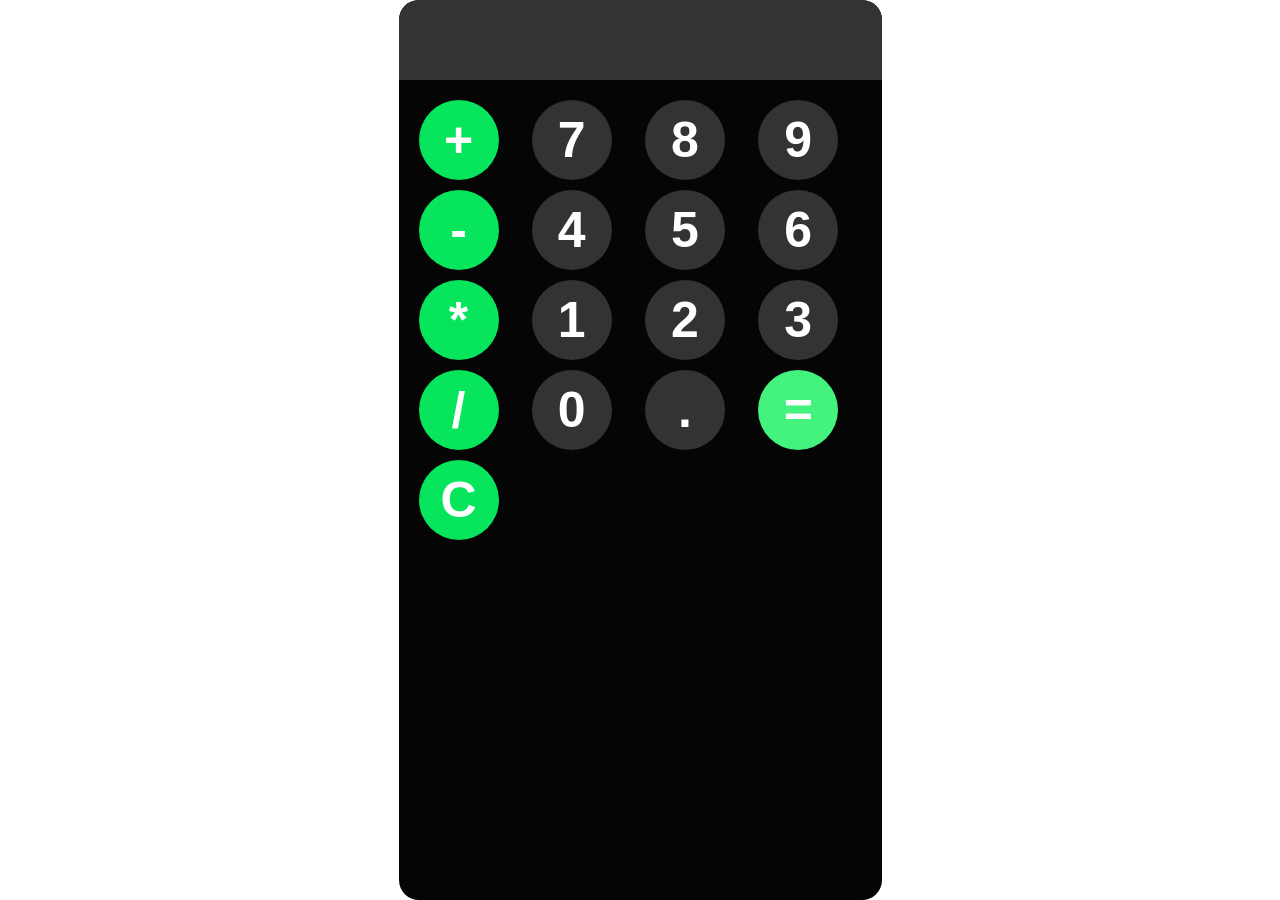
==== calcu.html @ 8407708f "fix deployment path" ====
<!DOCTYPE html>
<html lang="en">
<head>
    <meta charset="UTF-8">
    <meta name="viewport" content="width=device-width, initial-scale=1.0">
    <title>simple calculator</title>
    <link rel="stylesheet" href="calcu.css">
    
</head>
<body>
    <div id="calculator">
        <input id="display" readonly>
        <div id="key">
        <button onclick="appendToDisplay('+')" class="operator">+</button>
        <button onclick="appendToDisplay('7')">7</button>
        <button onclick="appendToDisplay('8')">8</button>
        <button onclick="appendToDisplay('9')">9</button>

          <button onclick="appendToDisplay('-')" class="operator">-</button>
          <button onclick="appendToDisplay('4')">4</button>
          <button onclick="appendToDisplay('5')">5</button>
          <button onclick="appendToDisplay('6')">6</button>

          <button onclick="appendToDisplay('*')" class="operator">*</button>
          <button onclick="appendToDisplay('1')">1</button>
          <button onclick="appendToDisplay('2')">2</button>
          <button onclick="appendToDisplay('3')">3</button>
          
          <button onclick="appendToDisplay('/')" class="operator">/</button>
          <button onclick="appendToDisplay('0')">0</button>
            <button onclick="appendToDisplay('.')">.</button>
            <button id="equal" onclick="calculate()">=</button>
            <button onclick="clearDisplay()" class="operator">C</button>
        </div>
    </div>
    <script src="calcul.js"></script>
</body>
</html>
---- calcu.css ----
body{
    margin: 0;
    display: flex;
    justify-content: center;
    height: 100vh;
   
}
button{
    width: 80px;
    height: 80px;
    border-radius: 60px;
    background-color:hsl(0, 0%, 20%);
    border: none;
    color: white;
    font-size: 50px;
    font-weight: bold;
    cursor: pointer;
}

#display{
    width: 100%;
    padding: 20px;
    font-size: 35px;
    text-align: left;
    border: none;
    color: white;
    background-color: hsl(0, 0%, 20%);
}
#key{
    display: grid;
    grid-template-columns: repeat(4 , 1fr);
    gap: 10px;
        padding: 20px;
}
#calculator{
    font-family: Arial, Helvetica, sans-serif;
    background-color: hsl(0, 0%, 2%);
    border-radius: 20px;
    max-width: 500px;
    overflow: hidden;
}
button:hover{
    background-color: hsl(0, 0%, 40%);
}
button:active{
    background-color: hsl(0, 0%, 60%);
}
.operator{
    background-color: hsl(143, 95%, 46%);
}
.operator:hover{
    background-color: hsl(141, 75%, 72%);}
.operator:active{
    background-color: hsl(25, 95%, 66%);
}
#equal{
    background-color: rgb(67, 243, 126);
}
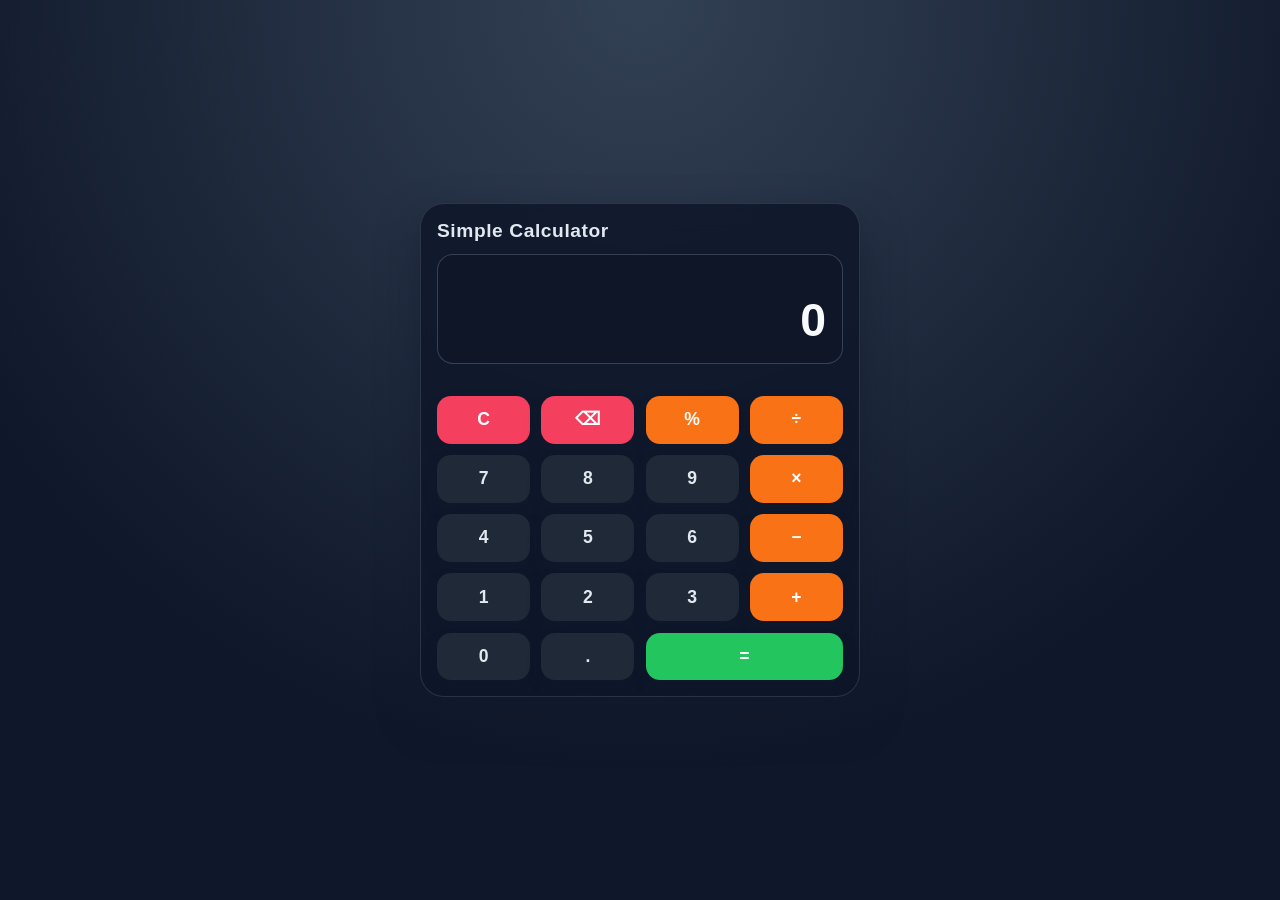
==== commit 006a7dbe: "update calculater and registration form" ====
--- a/calcu.html
+++ b/calcu.html
@@ -3,36 +3,51 @@
 <head>
     <meta charset="UTF-8">
     <meta name="viewport" content="width=device-width, initial-scale=1.0">
-    <title>simple calculator</title>
+    <title>Modern Dynamic Calculator</title>
     <link rel="stylesheet" href="calcu.css">
-    
 </head>
 <body>
-    <div id="calculator">
-        <input id="display" readonly>
-        <div id="key">
-        <button onclick="appendToDisplay('+')" class="operator">+</button>
-        <button onclick="appendToDisplay('7')">7</button>
-        <button onclick="appendToDisplay('8')">8</button>
-        <button onclick="appendToDisplay('9')">9</button>
+  <main class="page-wrapper">
+    <section class="calculator">
+      <div class="calculator-top">
+        <div class="title-row">
+          <h1>Simple Calculator</h1>
+        </div>
 
-          <button onclick="appendToDisplay('-')" class="operator">-</button>
-          <button onclick="appendToDisplay('4')">4</button>
-          <button onclick="appendToDisplay('5')">5</button>
-          <button onclick="appendToDisplay('6')">6</button>
+        <div class="display-panel">
+          <div id="history" aria-live="polite"></div>
+          <input id="display" readonly aria-label="Calculator display" value="0">
+        </div>
+      </div>
 
-          <button onclick="appendToDisplay('*')" class="operator">*</button>
-          <button onclick="appendToDisplay('1')">1</button>
-          <button onclick="appendToDisplay('2')">2</button>
-          <button onclick="appendToDisplay('3')">3</button>
-          
-          <button onclick="appendToDisplay('/')" class="operator">/</button>
-          <button onclick="appendToDisplay('0')">0</button>
-            <button onclick="appendToDisplay('.')">.</button>
-            <button id="equal" onclick="calculate()">=</button>
-            <button onclick="clearDisplay()" class="operator">C</button>
-        </div>
-    </div>
-    <script src="calcul.js"></script>
+      <div id="keypad" class="keypad">
+        <button class="btn clear" data-action="clear">C</button>
+        <button class="btn delete" data-action="delete">⌫</button>
+        <button class="btn operator" data-value="%">%</button>
+        <button class="btn operator" data-value="/">÷</button>
+
+        <button class="btn" data-value="7">7</button>
+        <button class="btn" data-value="8">8</button>
+        <button class="btn" data-value="9">9</button>
+        <button class="btn operator" data-value="*">×</button>
+
+        <button class="btn" data-value="4">4</button>
+        <button class="btn" data-value="5">5</button>
+        <button class="btn" data-value="6">6</button>
+        <button class="btn operator" data-value="-">−</button>
+
+        <button class="btn" data-value="1">1</button>
+        <button class="btn" data-value="2">2</button>
+        <button class="btn" data-value="3">3</button>
+        <button class="btn operator" data-value="+">+</button>
+
+        <button class="btn" data-value="0">0</button>
+        <button class="btn" data-value=".">.</button>
+        <button class="btn equal" data-action="equals">=</button>
+      </div>
+    </section>
+  </main>
+
+  <script src="calcul.js"></script>
 </body>
 </html>
--- a/calcu.css
+++ b/calcu.css
@@ -1,58 +1,171 @@
-body{
-    margin: 0;
-    display: flex;
-    justify-content: center;
-    height: 100vh;
-   
-}
-button{
-    width: 80px;
-    height: 80px;
-    border-radius: 60px;
-    background-color:hsl(0, 0%, 20%);
-    border: none;
-    color: white;
-    font-size: 50px;
-    font-weight: bold;
-    cursor: pointer;
+* {
+  box-sizing: border-box;
 }
 
-#display{
-    width: 100%;
-    padding: 20px;
-    font-size: 35px;
-    text-align: left;
-    border: none;
-    color: white;
-    background-color: hsl(0, 0%, 20%);
+:root {
+  --bg: #0f172a;
+  --card: rgba(15, 23, 42, 0.85);
+  --text: #e2e8f0;
+  --subtext: #94a3b8;
+  --btn: #1f2937;
+  --btn-accent: #38bdf8;
+  --btn-op: #f97316;
+  --btn-eq: #22c55e;
+  --shadow: 0 20px 40px rgba(15, 23, 42, 0.5);
 }
-#key{
-    display: grid;
-    grid-template-columns: repeat(4 , 1fr);
-    gap: 10px;
-        padding: 20px;
+
+body {
+  margin: 0;
+  min-height: 100vh;
+  font-family: "Inter", "Arial", sans-serif;
+  background: radial-gradient(circle at top, #334155 0%, #0f172a 70%);
+  color: var(--text);
+  display: flex;
+  align-items: center;
+  justify-content: center;
+  padding: 1rem;
 }
-#calculator{
-    font-family: Arial, Helvetica, sans-serif;
-    background-color: hsl(0, 0%, 2%);
-    border-radius: 20px;
-    max-width: 500px;
-    overflow: hidden;
+
+.page-wrapper {
+  width: min(100%, 440px);
 }
-button:hover{
-    background-color: hsl(0, 0%, 40%);
+
+.calculator {
+  background: var(--card);
+  border: 1px solid rgba(148, 163, 184, 0.2);
+  border-radius: 24px;
+  box-shadow: var(--shadow);
+  backdrop-filter: blur(14px);
+  overflow: hidden;
+  animation: float 0.75s ease-out both;
 }
-button:active{
-    background-color: hsl(0, 0%, 60%);
+
+@keyframes float {
+  from {
+    transform: translateY(18px);
+    opacity: 0;
+  }
+  to {
+    transform: translateY(0);
+    opacity: 1;
+  }
 }
-.operator{
-    background-color: hsl(143, 95%, 46%);
+
+.calculator-top {
+  padding: 1rem;
 }
-.operator:hover{
-    background-color: hsl(141, 75%, 72%);}
-.operator:active{
-    background-color: hsl(25, 95%, 66%);
+
+.title-row {
+  display: flex;
+  justify-content: space-between;
+  align-items: center;
+  margin-bottom: 0.75rem;
 }
-#equal{
-    background-color: rgb(67, 243, 126);
-}+
+.title-row h1 {
+  margin: 0;
+  font-size: 1.2rem;
+  font-weight: 700;
+  letter-spacing: 0.03em;
+}
+
+#themeToggle {
+  border: 1px solid rgba(148, 163, 184, 0.4);
+  background: rgba(148, 163, 184, 0.12);
+  color: var(--text);
+  border-radius: 10px;
+  width: 52px;
+  height: 36px;
+  cursor: pointer;
+}
+
+.display-panel {
+  background: rgba(15, 23, 42, 0.95);
+  border-radius: 16px;
+  padding: 0.8rem;
+  border: 1px solid rgba(148, 163, 184, 0.3);
+}
+
+#history {
+  min-height: 1.2rem;
+  font-size: 0.85rem;
+  color: var(--subtext);
+  overflow: hidden;
+  text-align: right;
+  margin-bottom: 0.2rem;
+  white-space: nowrap;
+  text-overflow: ellipsis;
+}
+
+#display {
+  width: 100%;
+  border: none;
+  background: transparent;
+  color: #f8fafc;
+  font-size: clamp(2rem, 5vw, 2.9rem);
+  text-align: right;
+  font-weight: 600;
+  padding: 0.2rem;
+}
+
+#display:focus {
+  outline: none;
+}
+
+.keypad {
+  display: grid;
+  grid-template-columns: repeat(4, minmax(64px, 1fr));
+  gap: 0.7rem;
+  padding: 1rem;
+}
+
+.btn {
+  line-height: 1;
+  padding: 0.95rem;
+  border: none;
+  border-radius: 14px;
+  background: var(--btn);
+  color: var(--text);
+  font-size: 1.1rem;
+  font-weight: 600;
+  box-shadow: 0 8px 14px rgba(15, 23, 42, 0.25);
+  transition: transform 0.15s ease, filter 0.15s ease, background 0.15s ease;
+  cursor: pointer;
+}
+
+.btn:hover {
+  filter: brightness(1.08);
+  transform: translateY(-1px);
+}
+
+.btn:active {
+  transform: translateY(1px);
+}
+
+.btn.operator {
+  background: var(--btn-op);
+  color: #ffffff;
+}
+
+.btn.clear,
+.btn.delete {
+  background: #f43f5e;
+  color: #ffffff;
+}
+
+.btn.equal {
+  background: var(--btn-eq);
+  color: #ffffff;
+  grid-column: span 2;
+}
+
+@media (max-width: 400px) {
+  .keypad {
+    gap: 0.5rem;
+  }
+
+  .btn {
+    font-size: 0.98rem;
+    padding: 0.75rem;
+  }
+}
